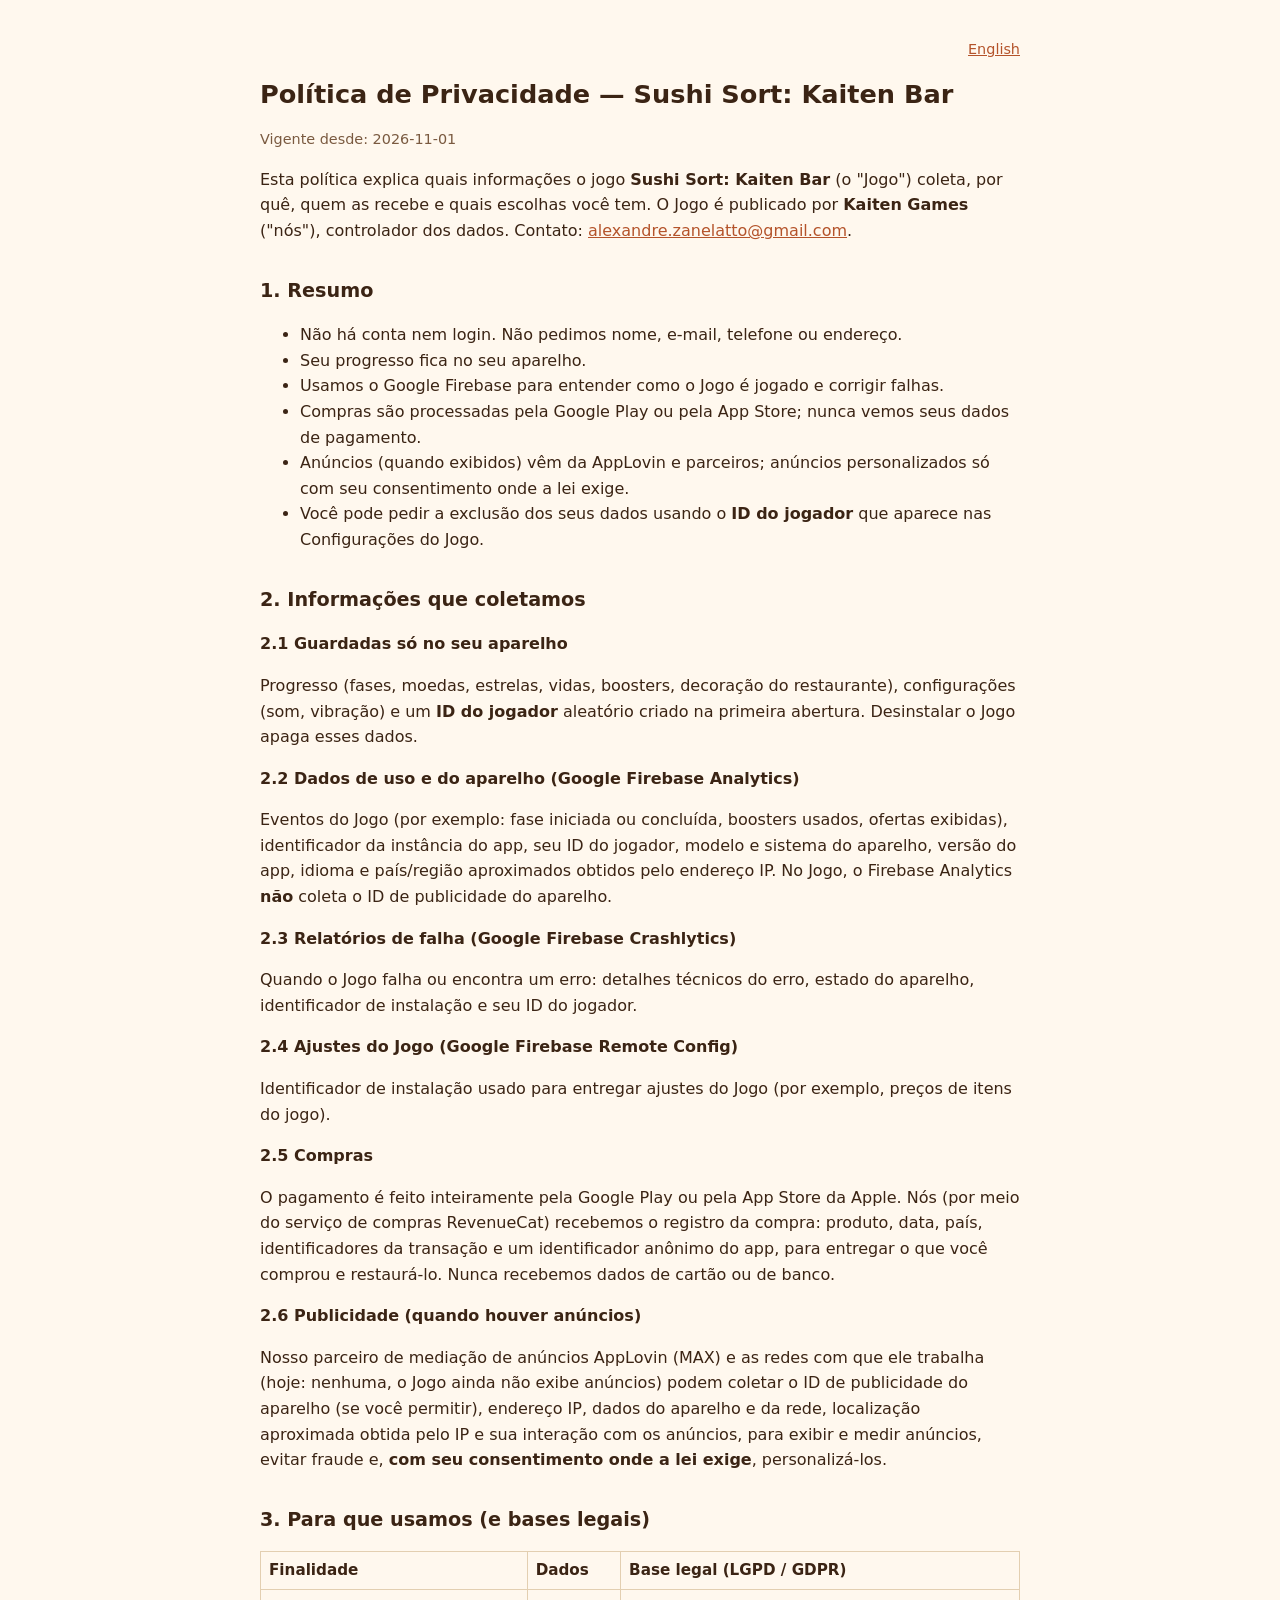
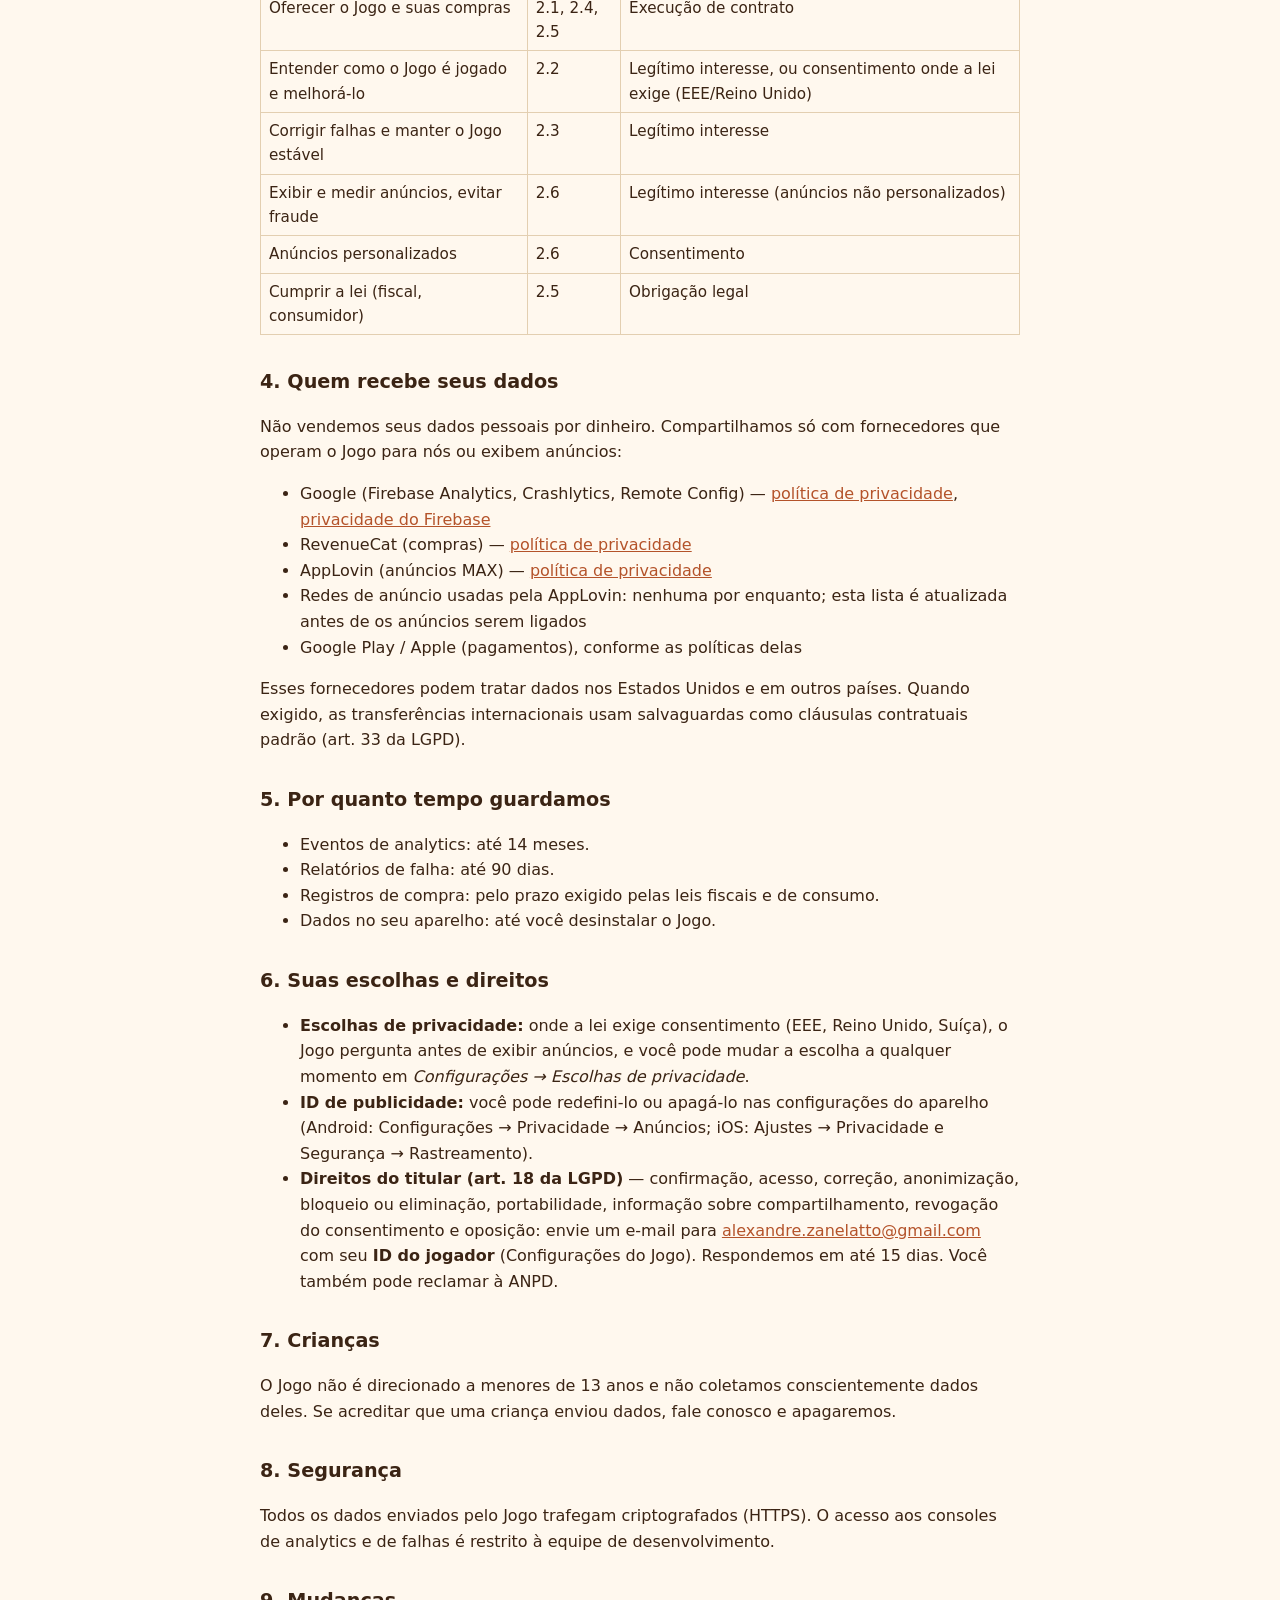
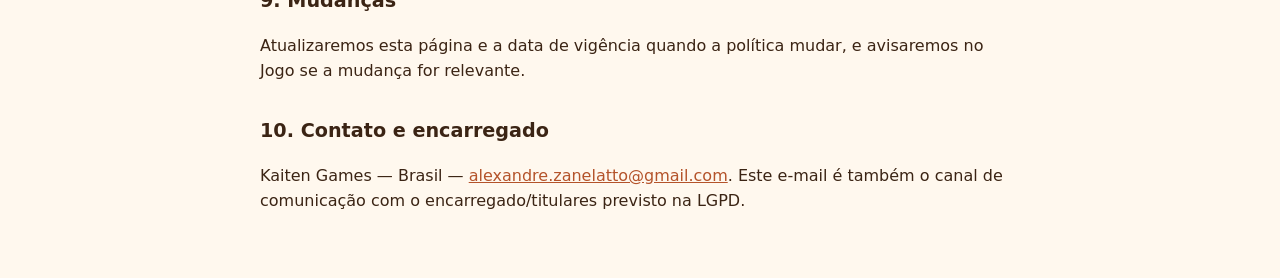
==== privacidade.html @ 2e65b13c "Site: site/ de alexandredavi/kaiten@8bd3c73" ====
<!doctype html>
<html lang="pt-BR">
<head>
<meta charset="utf-8">
<meta name="viewport" content="width=device-width, initial-scale=1">
<title>Sushi Sort: Kaiten Bar — Política de Privacidade</title>
<link rel="stylesheet" href="style.css">
</head>
<body>
<main>
<p class="lang"><a href="privacy.html">English</a></p>
<h1>Política de Privacidade — Sushi Sort: Kaiten Bar</h1>
<p class="meta">Vigente desde: 2026-11-01</p>

<p>Esta política explica quais informações o jogo <strong>Sushi Sort: Kaiten Bar</strong> (o "Jogo") coleta, por
quê, quem as recebe e quais escolhas você tem. O Jogo é publicado por <strong>Kaiten Games</strong> ("nós"),
controlador dos dados. Contato: <a href="mailto:alexandre.zanelatto@gmail.com">alexandre.zanelatto@gmail.com</a>.</p>

<h2>1. Resumo</h2>
<ul>
<li>Não há conta nem login. Não pedimos nome, e-mail, telefone ou endereço.</li>
<li>Seu progresso fica no seu aparelho.</li>
<li>Usamos o Google Firebase para entender como o Jogo é jogado e corrigir falhas.</li>
<li>Compras são processadas pela Google Play ou pela App Store; nunca vemos seus dados de pagamento.</li>
<li>Anúncios (quando exibidos) vêm da AppLovin e parceiros; anúncios personalizados só com seu consentimento onde a
lei exige.</li>
<li>Você pode pedir a exclusão dos seus dados usando o <strong>ID do jogador</strong> que aparece nas Configurações
do Jogo.</li>
</ul>

<h2>2. Informações que coletamos</h2>
<h3>2.1 Guardadas só no seu aparelho</h3>
<p>Progresso (fases, moedas, estrelas, vidas, boosters, decoração do restaurante), configurações (som, vibração) e
um <strong>ID do jogador</strong> aleatório criado na primeira abertura. Desinstalar o Jogo apaga esses dados.</p>
<h3>2.2 Dados de uso e do aparelho (Google Firebase Analytics)</h3>
<p>Eventos do Jogo (por exemplo: fase iniciada ou concluída, boosters usados, ofertas exibidas), identificador da
instância do app, seu ID do jogador, modelo e sistema do aparelho, versão do app, idioma e país/região aproximados
obtidos pelo endereço IP. No Jogo, o Firebase Analytics <strong>não</strong> coleta o ID de publicidade do
aparelho.</p>
<h3>2.3 Relatórios de falha (Google Firebase Crashlytics)</h3>
<p>Quando o Jogo falha ou encontra um erro: detalhes técnicos do erro, estado do aparelho, identificador de
instalação e seu ID do jogador.</p>
<h3>2.4 Ajustes do Jogo (Google Firebase Remote Config)</h3>
<p>Identificador de instalação usado para entregar ajustes do Jogo (por exemplo, preços de itens do jogo).</p>
<h3>2.5 Compras</h3>
<p>O pagamento é feito inteiramente pela Google Play ou pela App Store da Apple. Nós (por meio do serviço de
compras RevenueCat) recebemos o registro da compra: produto, data, país, identificadores da transação e um
identificador anônimo do app, para entregar o que você comprou e restaurá-lo. Nunca recebemos dados de cartão ou
de banco.</p>
<h3>2.6 Publicidade (quando houver anúncios)</h3>
<p>Nosso parceiro de mediação de anúncios AppLovin (MAX) e as redes com que ele trabalha (hoje: <!-- AD_PARTNERS -->nenhuma, o Jogo ainda não exibe anúncios<!-- /AD_PARTNERS -->)
podem coletar o ID de publicidade do aparelho (se você permitir), endereço IP, dados do aparelho e da rede,
localização aproximada obtida pelo IP e sua interação com os anúncios, para exibir e medir anúncios, evitar fraude
e, <strong>com seu consentimento onde a lei exige</strong>, personalizá-los.</p>

<h2>3. Para que usamos (e bases legais)</h2>
<table>
<tr><th>Finalidade</th><th>Dados</th><th>Base legal (LGPD / GDPR)</th></tr>
<tr><td>Oferecer o Jogo e suas compras</td><td>2.1, 2.4, 2.5</td><td>Execução de contrato</td></tr>
<tr><td>Entender como o Jogo é jogado e melhorá-lo</td><td>2.2</td><td>Legítimo interesse, ou consentimento onde a lei
exige (EEE/Reino Unido)</td></tr>
<tr><td>Corrigir falhas e manter o Jogo estável</td><td>2.3</td><td>Legítimo interesse</td></tr>
<tr><td>Exibir e medir anúncios, evitar fraude</td><td>2.6</td><td>Legítimo interesse (anúncios não personalizados)</td></tr>
<tr><td>Anúncios personalizados</td><td>2.6</td><td>Consentimento</td></tr>
<tr><td>Cumprir a lei (fiscal, consumidor)</td><td>2.5</td><td>Obrigação legal</td></tr>
</table>

<h2>4. Quem recebe seus dados</h2>
<p>Não vendemos seus dados pessoais por dinheiro. Compartilhamos só com fornecedores que operam o Jogo para nós ou
exibem anúncios:</p>
<ul>
<li>Google (Firebase Analytics, Crashlytics, Remote Config) — <a href="https://policies.google.com/privacy?hl=pt-BR">política de privacidade</a>,
<a href="https://firebase.google.com/support/privacy">privacidade do Firebase</a></li>
<li>RevenueCat (compras) — <a href="https://www.revenuecat.com/privacy">política de privacidade</a></li>
<li>AppLovin (anúncios MAX) — <a href="https://www.applovin.com/privacy/">política de privacidade</a></li>
<li>Redes de anúncio usadas pela AppLovin: <!-- AD_PARTNERS_LINKS -->nenhuma por enquanto; esta lista é atualizada antes de os anúncios serem ligados<!-- /AD_PARTNERS_LINKS --></li>
<li>Google Play / Apple (pagamentos), conforme as políticas delas</li>
</ul>
<p>Esses fornecedores podem tratar dados nos Estados Unidos e em outros países. Quando exigido, as transferências
internacionais usam salvaguardas como cláusulas contratuais padrão (art. 33 da LGPD).</p>

<h2>5. Por quanto tempo guardamos</h2>
<ul>
<li>Eventos de analytics: até 14 meses.</li>
<li>Relatórios de falha: até 90 dias.</li>
<li>Registros de compra: pelo prazo exigido pelas leis fiscais e de consumo.</li>
<li>Dados no seu aparelho: até você desinstalar o Jogo.</li>
</ul>

<h2>6. Suas escolhas e direitos</h2>
<ul>
<li><strong>Escolhas de privacidade:</strong> onde a lei exige consentimento (EEE, Reino Unido, Suíça), o Jogo
pergunta antes de exibir anúncios, e você pode mudar a escolha a qualquer momento em <em>Configurações → Escolhas de
privacidade</em>.</li>
<li><strong>ID de publicidade:</strong> você pode redefini-lo ou apagá-lo nas configurações do aparelho (Android:
Configurações → Privacidade → Anúncios; iOS: Ajustes → Privacidade e Segurança → Rastreamento).</li>
<li><strong>Direitos do titular (art. 18 da LGPD)</strong> — confirmação, acesso, correção, anonimização, bloqueio
ou eliminação, portabilidade, informação sobre compartilhamento, revogação do consentimento e oposição: envie um
e-mail para <a href="mailto:alexandre.zanelatto@gmail.com">alexandre.zanelatto@gmail.com</a> com seu <strong>ID do jogador</strong>
(Configurações do Jogo). Respondemos em até 15 dias. Você também pode reclamar à ANPD.</li>
</ul>

<h2>7. Crianças</h2>
<p>O Jogo não é direcionado a menores de 13 anos e não coletamos conscientemente dados deles. Se acreditar que uma
criança enviou dados, fale conosco e apagaremos.</p>

<h2>8. Segurança</h2>
<p>Todos os dados enviados pelo Jogo trafegam criptografados (HTTPS). O acesso aos consoles de analytics e de falhas é
restrito à equipe de desenvolvimento.</p>

<h2>9. Mudanças</h2>
<p>Atualizaremos esta página e a data de vigência quando a política mudar, e avisaremos no Jogo se a mudança for
relevante.</p>

<h2>10. Contato e encarregado</h2>
<p>Kaiten Games — Brasil — <a href="mailto:alexandre.zanelatto@gmail.com">alexandre.zanelatto@gmail.com</a>. Este e-mail é também o
canal de comunicação com o encarregado/titulares previsto na LGPD.</p>
</main>
</body>
</html>
---- style.css ----
/* Páginas públicas do Kaiten: legíveis no celular, sem dependências. */
body { margin: 0; background: #fff8ee; color: #3b2414; font: 16px/1.6 system-ui, -apple-system, "Segoe UI", Roboto, sans-serif; }
main { max-width: 760px; margin: 0 auto; padding: 24px 16px 48px; }
h1 { font-size: 1.6rem; line-height: 1.25; }
h2 { font-size: 1.2rem; margin-top: 2rem; }
h3 { font-size: 1rem; margin-bottom: .25rem; }
a { color: #b4532a; }
table { border-collapse: collapse; width: 100%; font-size: .95rem; }
th, td { border: 1px solid #e3cfb1; padding: 6px 8px; text-align: left; vertical-align: top; }
.meta, .lang { color: #7a5a40; font-size: .9rem; }
.lang { text-align: right; }
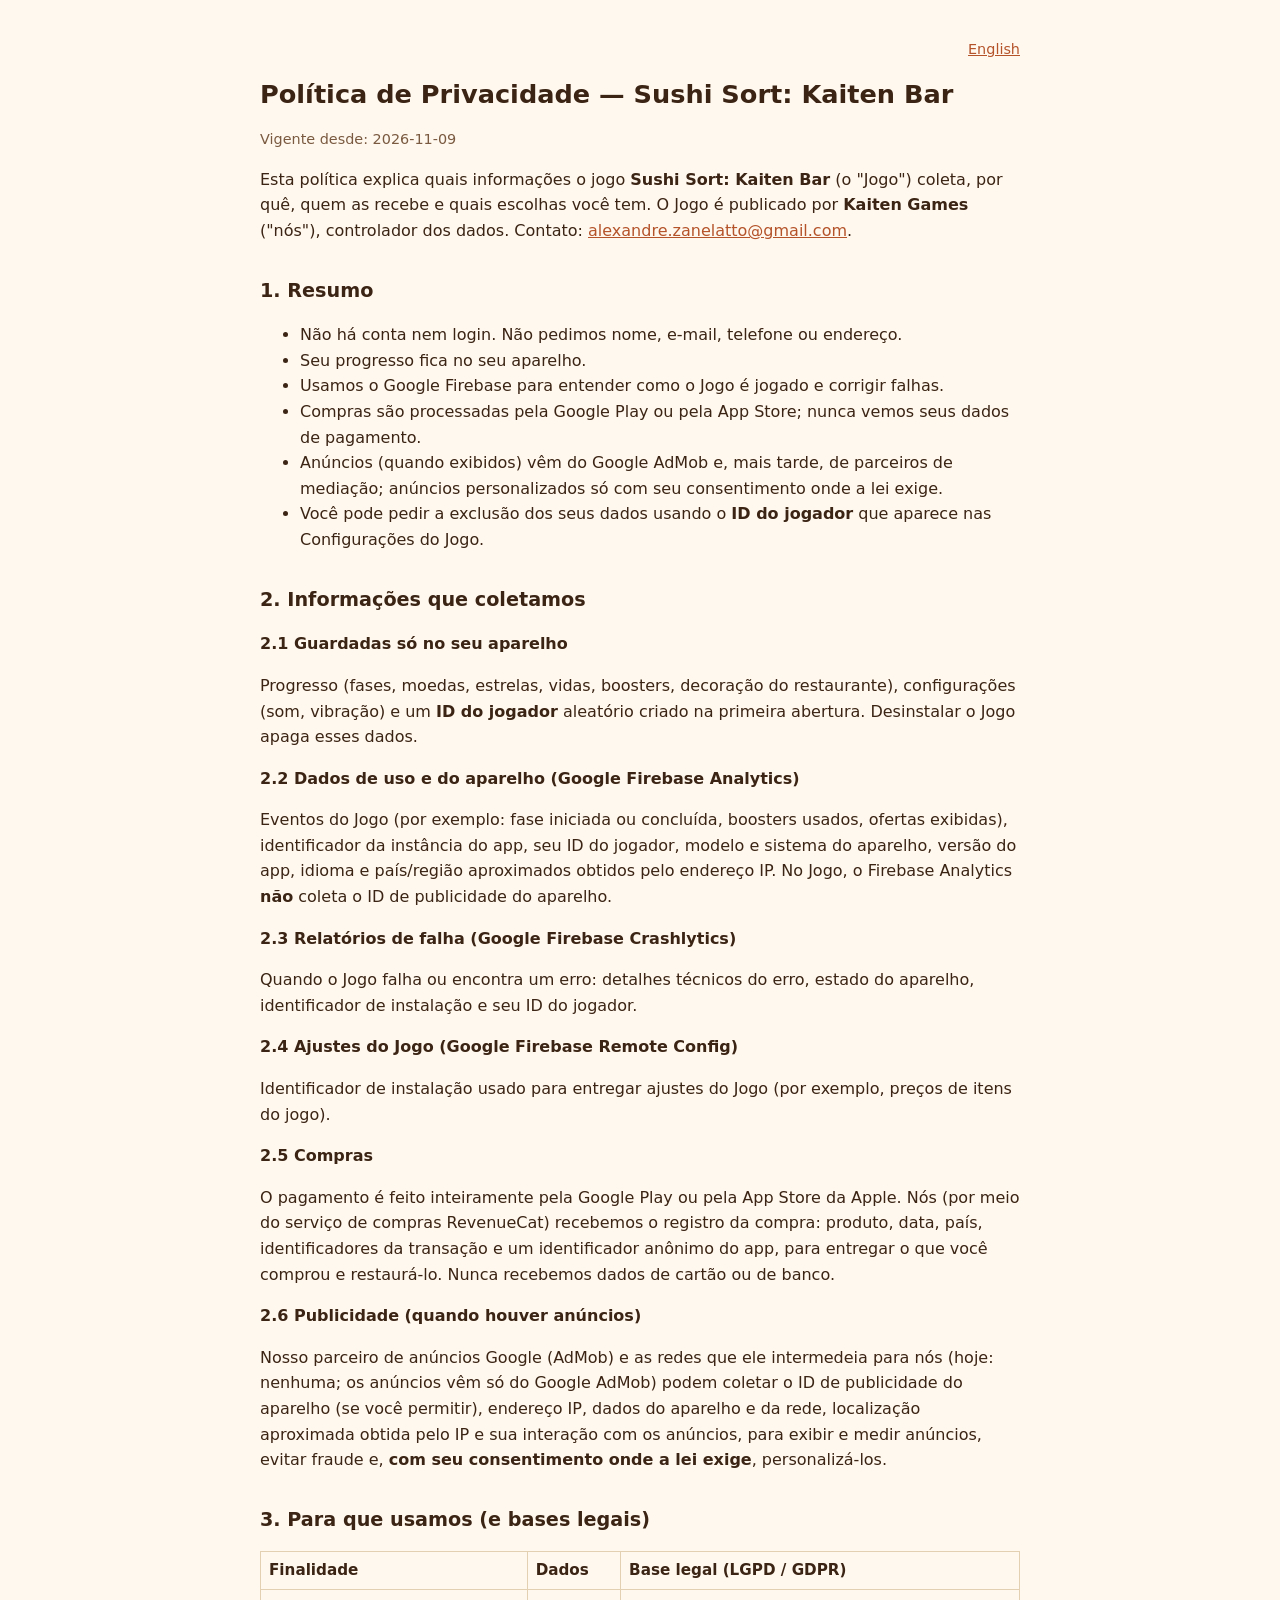
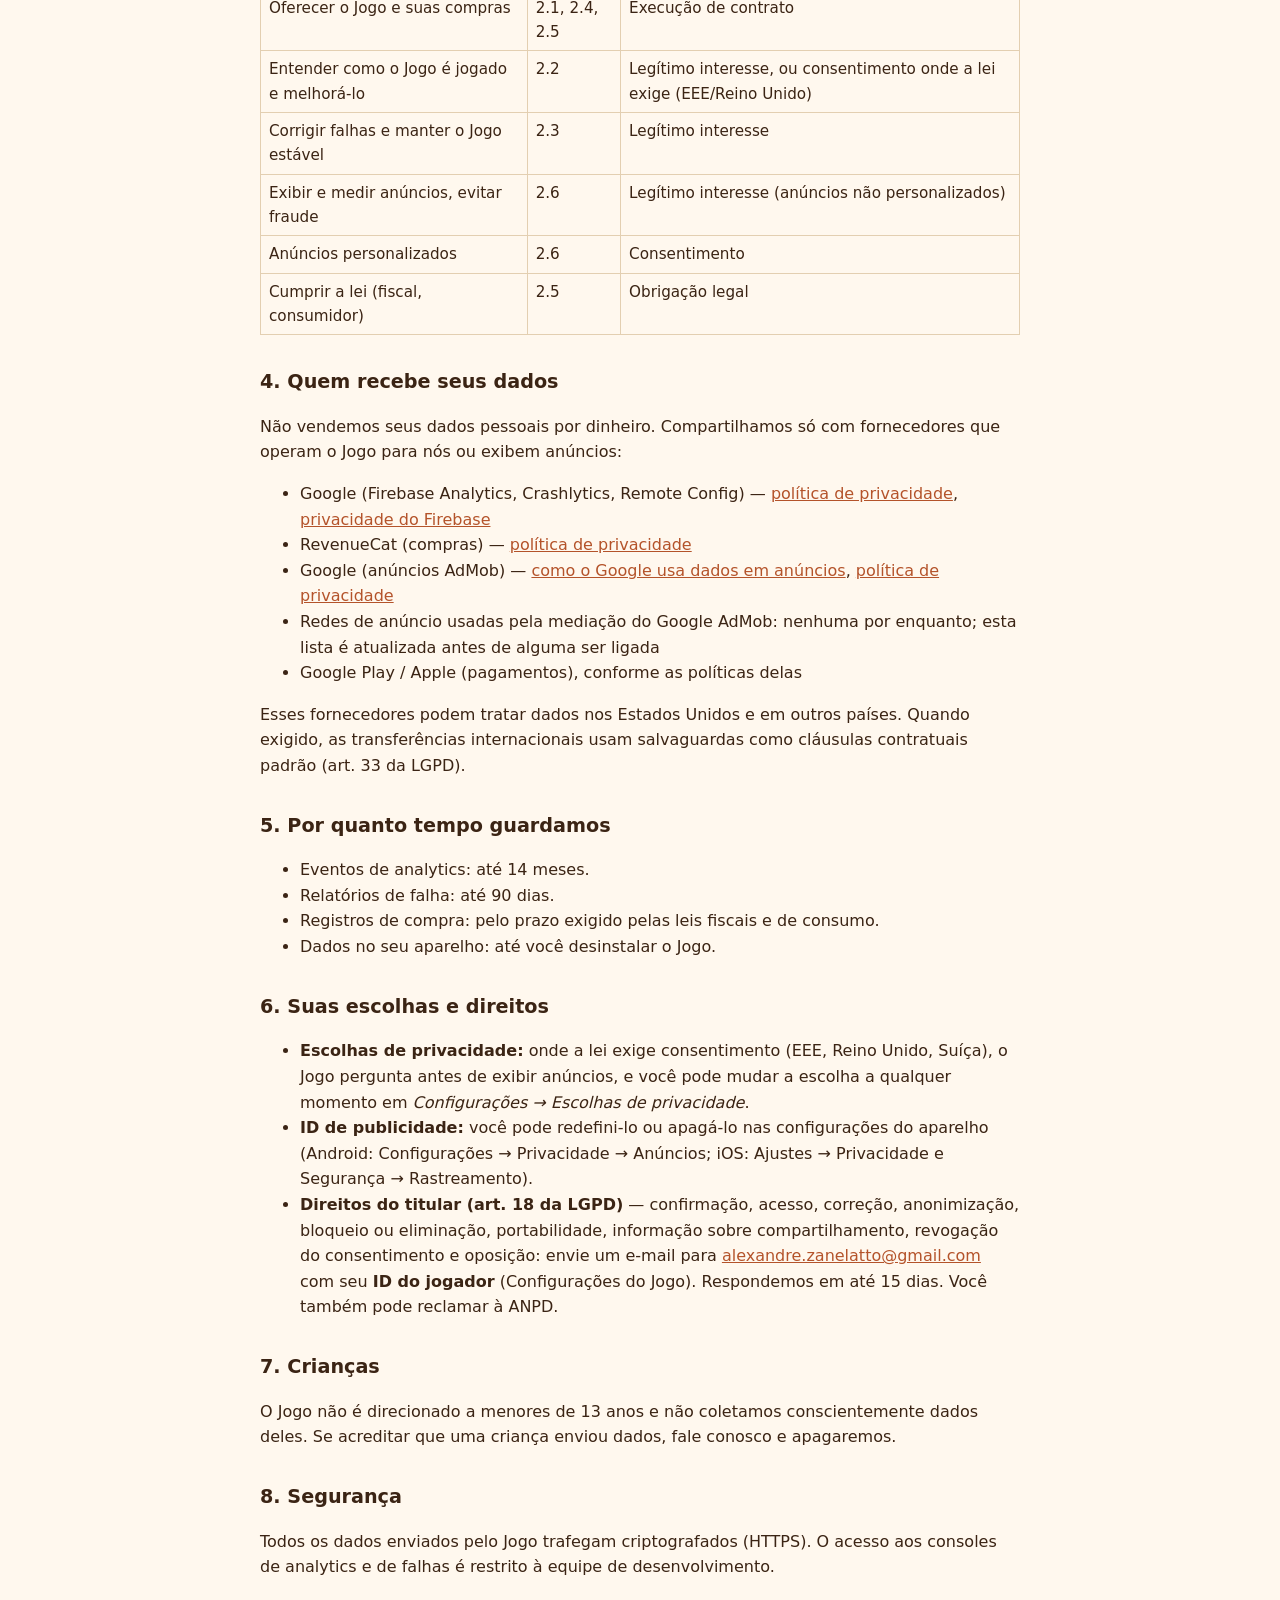
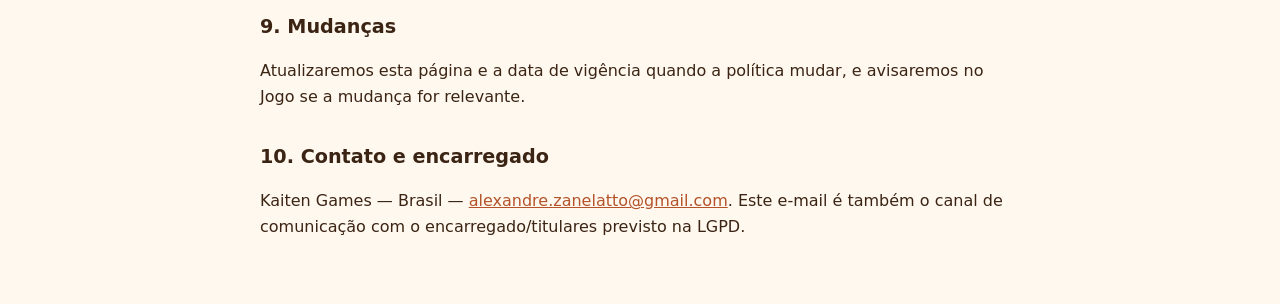
==== commit 18cc9f30: "Site: site/ de alexandredavi/kaiten@deae3c0" ====
--- a/privacidade.html
+++ b/privacidade.html
@@ -10,7 +10,7 @@
 <main>
 <p class="lang"><a href="privacy.html">English</a></p>
 <h1>Política de Privacidade — Sushi Sort: Kaiten Bar</h1>
-<p class="meta">Vigente desde: 2026-11-01</p>
+<p class="meta">Vigente desde: 2026-11-09</p>
 
 <p>Esta política explica quais informações o jogo <strong>Sushi Sort: Kaiten Bar</strong> (o "Jogo") coleta, por
 quê, quem as recebe e quais escolhas você tem. O Jogo é publicado por <strong>Kaiten Games</strong> ("nós"),
@@ -22,8 +22,8 @@
 <li>Seu progresso fica no seu aparelho.</li>
 <li>Usamos o Google Firebase para entender como o Jogo é jogado e corrigir falhas.</li>
 <li>Compras são processadas pela Google Play ou pela App Store; nunca vemos seus dados de pagamento.</li>
-<li>Anúncios (quando exibidos) vêm da AppLovin e parceiros; anúncios personalizados só com seu consentimento onde a
-lei exige.</li>
+<li>Anúncios (quando exibidos) vêm do Google AdMob e, mais tarde, de parceiros de mediação; anúncios personalizados
+só com seu consentimento onde a lei exige.</li>
 <li>Você pode pedir a exclusão dos seus dados usando o <strong>ID do jogador</strong> que aparece nas Configurações
 do Jogo.</li>
 </ul>
@@ -48,7 +48,7 @@
 identificador anônimo do app, para entregar o que você comprou e restaurá-lo. Nunca recebemos dados de cartão ou
 de banco.</p>
 <h3>2.6 Publicidade (quando houver anúncios)</h3>
-<p>Nosso parceiro de mediação de anúncios AppLovin (MAX) e as redes com que ele trabalha (hoje: <!-- AD_PARTNERS -->nenhuma, o Jogo ainda não exibe anúncios<!-- /AD_PARTNERS -->)
+<p>Nosso parceiro de anúncios Google (AdMob) e as redes que ele intermedeia para nós (hoje: <!-- AD_PARTNERS -->nenhuma; os anúncios vêm só do Google AdMob<!-- /AD_PARTNERS -->)
 podem coletar o ID de publicidade do aparelho (se você permitir), endereço IP, dados do aparelho e da rede,
 localização aproximada obtida pelo IP e sua interação com os anúncios, para exibir e medir anúncios, evitar fraude
 e, <strong>com seu consentimento onde a lei exige</strong>, personalizá-los.</p>
@@ -72,8 +72,9 @@
 <li>Google (Firebase Analytics, Crashlytics, Remote Config) — <a href="https://policies.google.com/privacy?hl=pt-BR">política de privacidade</a>,
 <a href="https://firebase.google.com/support/privacy">privacidade do Firebase</a></li>
 <li>RevenueCat (compras) — <a href="https://www.revenuecat.com/privacy">política de privacidade</a></li>
-<li>AppLovin (anúncios MAX) — <a href="https://www.applovin.com/privacy/">política de privacidade</a></li>
-<li>Redes de anúncio usadas pela AppLovin: <!-- AD_PARTNERS_LINKS -->nenhuma por enquanto; esta lista é atualizada antes de os anúncios serem ligados<!-- /AD_PARTNERS_LINKS --></li>
+<li>Google (anúncios AdMob) — <a href="https://policies.google.com/technologies/ads?hl=pt-BR">como o Google usa dados em anúncios</a>,
+<a href="https://policies.google.com/privacy?hl=pt-BR">política de privacidade</a></li>
+<li>Redes de anúncio usadas pela mediação do Google AdMob: <!-- AD_PARTNERS_LINKS -->nenhuma por enquanto; esta lista é atualizada antes de alguma ser ligada<!-- /AD_PARTNERS_LINKS --></li>
 <li>Google Play / Apple (pagamentos), conforme as políticas delas</li>
 </ul>
 <p>Esses fornecedores podem tratar dados nos Estados Unidos e em outros países. Quando exigido, as transferências
--- a/style.css
+++ b/style.css
@@ -9,3 +9,5 @@
 th, td { border: 1px solid #e3cfb1; padding: 6px 8px; text-align: left; vertical-align: top; }
 .meta, .lang { color: #7a5a40; font-size: .9rem; }
 .lang { text-align: right; }
+.callout { background: #fdeccd; border-left: 4px solid #b4532a; padding: 10px 12px; }
+a { overflow-wrap: anywhere; }
